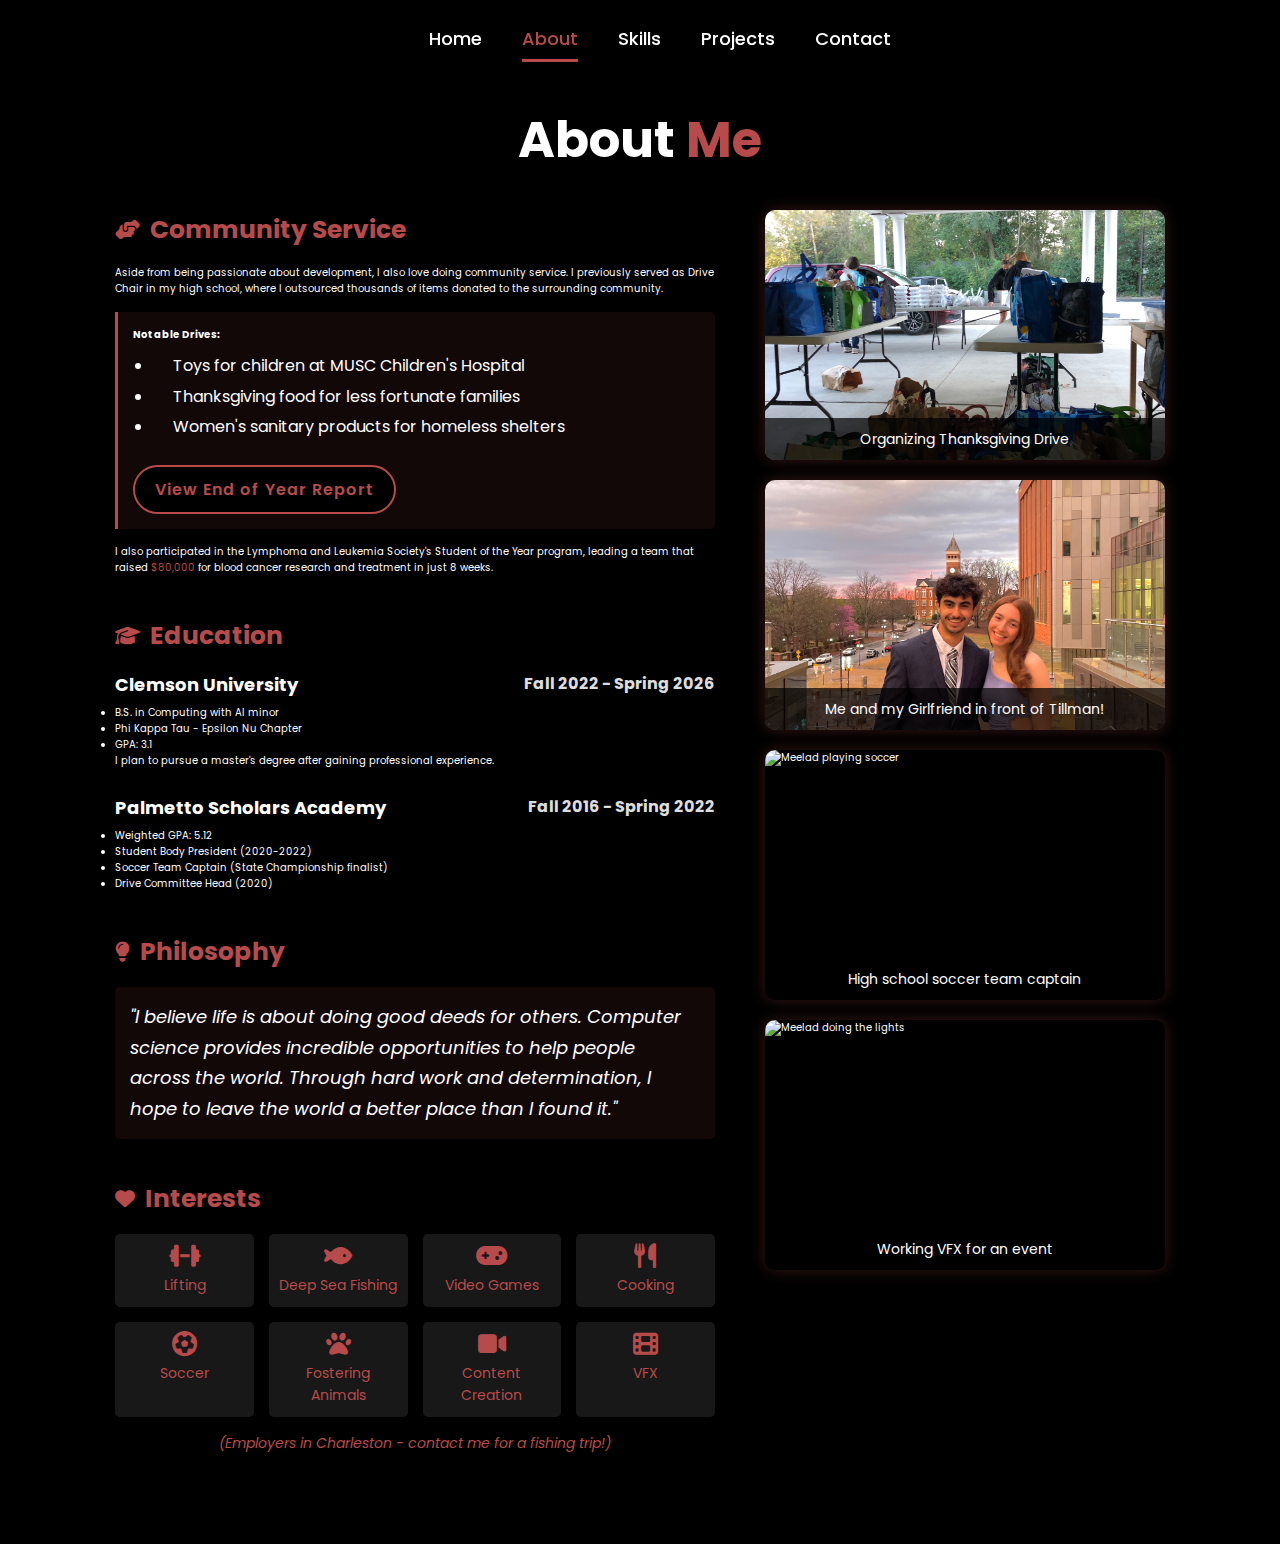
==== pages/about.html @ 7747479c "Reorganization" ====
<!DOCTYPE html>
<html lang="en">
<head>
    <meta charset="UTF-8">
    <meta name="viewport" content="width=device-width, initial-scale=1.0">
    <title>Meelad - About</title>

    <!-- Google Fonts -->
    <link rel="preconnect" href="https://fonts.googleapis.com">
    <link rel="preconnect" href="https://fonts.gstatic.com" crossorigin>
    <link href="https://fonts.googleapis.com/css2?family=Poppins:wght@100;200;300;400;500;600&display=swap" rel="stylesheet">

    <!-- Font Awesome -->
    <link rel="stylesheet" href="https://cdnjs.cloudflare.com/ajax/libs/font-awesome/6.5.2/css/all.min.css">

    <link rel="stylesheet" href="../assets/css/style.css">
</head>
<body>
<header>
    <button id="menu-toggle" class="menu-toggle" aria-label="Toggle navigation">
        <i class="fas fa-bars"></i>
    </button>

    <nav id="main-nav">
        <a href="../index.html" data-section="home">Home</a>
        <a href="about.html" class="active" data-section="about">About</a>
        <a href="skills.html" data-section="skills">Skills</a>
        <a href="projects.html" data-section="projects">Projects</a>
        <a href="contact.html" data-section="contact">Contact</a>
    </nav>
</header>

<section class="content-section about active" id="about">
    <h2 class="section-title">About <span>Me</span></h2>
    <div class="about-content">
        <div class="about-text">
            <div class="about-section">
                <h3><i class="fas fa-hands-helping"></i> Community Service</h3>
                <p>Aside from being passionate about development, I also love doing community service. I previously served as Drive Chair in my high school, where I outsourced thousands of items donated to the surrounding community.</p>

                <div class="highlight-box">
                    <p><strong>Notable Drives:</strong></p>
                    <ul>
                        <li>Toys for children at MUSC Children's Hospital</li>
                        <li>Thanksgiving food for less fortunate families</li>
                        <li>Women's sanitary products for homeless shelters</li>
                    </ul>
                    <a href="#" class="btn btn-small">View End of Year Report</a>
                </div>

                <p>I also participated in the Lymphoma and Leukemia Society's Student of the Year program, leading a team that raised <span class="highlight">$80,000</span> for blood cancer research and treatment in just 8 weeks.</p>
            </div>

            <div class="about-section">
                <h3><i class="fas fa-graduation-cap"></i> Education</h3>
                <div class="education-item">
                    <h4>Clemson University <span class="date">Fall 2022 - Spring 2026</span></h4>
                    <ul>
                        <li>B.S. in Computing with AI minor</li>
                        <li>Phi Kappa Tau - Epsilon Nu Chapter</li>
                        <li>GPA: 3.1</li>
                    </ul>
                    <p>I plan to pursue a master's degree after gaining professional experience.</p>
                </div>

                <div class="education-item">
                    <h4>Palmetto Scholars Academy <span class="date">Fall 2016 - Spring 2022</span></h4>
                    <ul>
                        <li>Weighted GPA: 5.12</li>
                        <li>Student Body President (2020-2022)</li>
                        <li>Soccer Team Captain (State Championship finalist)</li>
                        <li>Drive Committee Head (2020)</li>
                    </ul>
                </div>
            </div>

            <div class="about-section">
                <h3><i class="fas fa-lightbulb"></i> Philosophy</h3>
                <p class="philosophy">"I believe life is about doing good deeds for others. Computer science provides incredible opportunities to help people across the world. Through hard work and determination, I hope to leave the world a better place than I found it."</p>
            </div>

            <div class="about-section">
                <h3><i class="fas fa-heart"></i> Interests</h3>
                <div class="interests-grid">
                    <div class="interest-item">
                        <i class="fas fa-dumbbell"></i>
                        <span>Lifting</span>
                    </div>
                    <div class="interest-item">
                        <i class="fas fa-fish"></i>
                        <span>Deep Sea Fishing</span>
                    </div>
                    <div class="interest-item">
                        <i class="fas fa-gamepad"></i>
                        <span>Video Games</span>
                    </div>
                    <div class="interest-item">
                        <i class="fas fa-utensils"></i>
                        <span>Cooking</span>
                    </div>
                    <div class="interest-item">
                        <i class="fas fa-futbol"></i>
                        <span>Soccer</span>
                    </div>
                    <div class="interest-item">
                        <i class="fas fa-paw"></i>
                        <span>Fostering Animals</span>
                    </div>
                    <div class="interest-item">
                        <i class="fas fa-video"></i>
                        <span>Content Creation</span>
                    </div>
                    <div class="interest-item">
                        <i class="fas fa-film"></i>
                        <span>VFX</span>
                    </div>
                </div>
                <p class="fishing-note">(Employers in Charleston - contact me for a fishing trip!)</p>
            </div>
        </div>

        <div class="about-gallery">
            <div class="gallery-item">
                <img src="../assets/images/Drive.jpg" alt="Meelad volunteering at community event">
                <p class="caption">Organizing Thanksgiving Drive</p>
            </div>
            <div class="gallery-item">
                <img src="../assets/images/Clemson.jpg" alt="Meelad at Clemson University">
                <p class="caption">Me and my Girlfriend in front of Tillman!</p>
            </div>
            <div class="gallery-item">
                <img src="Soccer.jpg" alt="Meelad playing soccer">
                <p class="caption">High school soccer team captain</p>
            </div>
            <div class="gallery-item">
                <img src="Lights.jpg" alt="Meelad doing the lights">
                <p class="caption">Working VFX for an event</p>
            </div>
        </div>
    </div>
</section>

<script src="../assets/js/script.js"></script>
</body>
</html>
---- assets/css/style.css ----
/* Universal Reset */
* {
    margin: 0;
    padding: 0;
    box-sizing: border-box;
    text-decoration: none;
    border: none;
    outline: none;
    scroll-behavior: smooth;
    font-family: 'Poppins', sans-serif;
}

/* Set font size for html */
html {
    font-size: 62.5%; /* 1rem = 10px */
    overflow-x: hidden;
}

/* Body styling */
body {
    width: 100%;
    min-height: 100vh;
    background-color: #000;
    color: #fff;
    line-height: 1.6;
}

/* Header styling */
header {
    position: fixed;
    top: 0;
    left: 0;
    width: 100%;
    padding: 2rem 9%;
    background-color: rgba(0, 0, 0, 0.8);
    display: flex;
    justify-content: space-between;
    align-items: center;
    z-index: 100;
    backdrop-filter: blur(10px);
}

/* Menu Toggle Button - Hidden by default */
.menu-toggle {
    display: none;
    background: transparent;
    color: white;
    font-size: 2.5rem;
    cursor: pointer;
    z-index: 101;
    position: absolute;
    right: 2rem;
}

/* Navigation links styling */
nav {
    display: flex;
    justify-content: center;
    align-items: center;
    flex-grow: 1;
}

nav a {
    font-size: 1.8rem;
    color: white;
    margin-left: 4rem;
    font-weight: 500;
    transition: 0.3s ease;
    border-bottom: 3px solid transparent;
    padding: 0.5rem 0;
}

/* Hover effect and active state */
nav a:hover,
nav a.active {
    color: #b74b4b;
    border-bottom: 3px solid #b74b4b;
}

/* Section Styling */
.content-section {
    min-height: 100vh;
    padding: 10rem 9% 5rem;
    display: none;
    align-items: center;
}

.content-section.active {
    display: flex;
    flex-direction: column;
}

/* Section Title Styling */
.section-title {
    font-size: 5rem;
    margin-bottom: 3rem;
    text-align: center;
}

.section-title span {
    color: #b74b4b;
}

/* Home Section Styling */
.home {
    justify-content: center;
    gap: 8rem;
    background-color: #000;
}

.home-content {
    max-width: 60rem;
}

.home .home-content h1 {
    font-size: 6rem;
    font-weight: 700;
    line-height: 1.2;
    margin-bottom: 1.5rem;
}

span {
    color: #b74b4b;
}

.home-content h3 {
    font-size: 4rem;
    margin-bottom: 1rem;
    font-weight: 700;
}

.home-content p {
    font-size: 1.8rem;
    margin-bottom: 3rem;
    color: #ddd;
}

/* Profile Image Styling */
.home-img {
    width: 35vw;
    display: flex;
    justify-content: center;
    align-items: center;
}

.home-img img {
    width: 100%;
    max-width: 400px;
    border-radius: 50%;
    border: 0.5rem solid #b74b4b;
    box-shadow: 0 0 3rem #b74b4b;
    cursor: pointer;
    transition: 0.4s ease;
}

.home-img img:hover {
    transform: scale(1.05);
    box-shadow: 0 0 5rem #b74b4b;
}

/* Social Icon Styling */
.social-icons {
    margin: 2.5rem 0;
    display: flex;
}

.social-icons a {
    display: inline-flex;
    justify-content: center;
    align-items: center;
    width: 4.5rem;
    height: 4.5rem;
    background-color: transparent;
    border: 0.2rem solid #b74b4b;
    font-size: 2.5rem;
    border-radius: 50%;
    margin-right: 1.5rem;
    transition: 0.3s ease;
    color: #b74b4b;
}

.social-icons a:hover {
    color: #000;
    transform: scale(1.1) translateY(-5px);
    background-color: #b74b4b;
    box-shadow: 0 0 2rem #b74b4b;
}

/* Button Styling */
.btn {
    display: inline-block;
    padding: 1.5rem 3.2rem;
    background-color: #000;
    border-radius: 4rem;
    font-size: 1.8rem;
    color: #b74b4b;
    letter-spacing: 0.1rem;
    font-weight: 600;
    border: 0.2rem solid #b74b4b;
    transition: 0.3s ease;
    cursor: pointer;
    margin-top: 1rem;
}

.btn:hover {
    transform: scale(1.03);
    background-color: #b74b4b;
    color: #000;
    box-shadow: 0 0 2rem #b74b4b;
}

.btn-small {
    padding: 1rem 2rem;
    font-size: 1.6rem;
}

/* Typing Text Animation */
.typing-text {
    font-size: 3.4rem;
    font-weight: 600;
    margin-bottom: 2rem;
    min-height: 6rem;
}

.typing-text span {
    position: relative;
}

.typing-text span::before {
    content: "Software Developer";
    color: #b74b4b;
    animation: words 20s infinite;
}

.typing-text span::after {
    content: "";
    background-color: #000;
    position: absolute;
    width: calc(100% + 8px);
    height: 100%;
    border-left: 3px solid #b74b4b;
    right: -8px;
    animation: cursor 0.8s infinite, typing 20s steps(15) infinite;
}

/* Cursor Animation */
@keyframes cursor {
    to {
        border-left: 3px solid transparent;
    }
}

/* Words Animation */
@keyframes words {
    0%, 20% {
        content: "Web Developer";
    }
    21%, 40% {
        content: "Full-stack Engineer";
    }
    41%, 60% {
        content: "UI/UX Designer";
    }
    61%, 80% {
        content: "Problem Solver";
    }
    81%, 100% {
        content: "Software Developer";
    }
}

@keyframes typing {
    10%, 15%, 30%, 35%, 50%, 55%, 70%, 75%, 90%, 95% {
        width: 0;
    }
    5%, 20%, 25%, 40%, 45%, 60%, 65%, 80%, 85% {
        width: calc(100% + 8px);
    }
}

/* About Page Styles */
.about-content {
    display: flex;
    justify-content: space-between;
    gap: 5rem;
    width: 100%;
}

.about-text {
    flex: 1;
    max-width: 60rem;
}

.about-section {
    margin-bottom: 4rem;
}

.about-section h3 {
    font-size: 2.5rem;
    margin-bottom: 1.5rem;
    color: #b74b4b;
    display: flex;
    align-items: center;
    gap: 1rem;
}

.about-section h3 i {
    font-size: 2rem;
}

.highlight-box {
    background-color: rgba(183, 75, 75, 0.1);
    border-left: 3px solid #b74b4b;
    padding: 1.5rem;
    margin: 1.5rem 0;
    border-radius: 0 0.5rem 0.5rem 0;
}

.highlight-box ul {
    margin: 1rem 0 1.5rem 2rem;
}

.highlight-box li {
    font-size: 1.6rem;
    margin-bottom: 0.5rem;
    position: relative;
    padding-left: 2rem;
}

.highlight-box li::before {
    content: "";
    position: absolute;
    left: 0;
    color: #b74b4b;
    font-size: 2rem;
}

.education-item {
    margin-bottom: 2.5rem;
}

.education-item h4 {
    font-size: 1.8rem;
    margin-bottom: 0.5rem;
    display: flex;
    justify-content: space-between;
}

.date {
    font-size: 1.6rem;
    color: #ddd;
}

.philosophy {
    font-style: italic;
    font-size: 1.8rem;
    line-height: 1.7;
    padding: 1.5rem;
    background-color: rgba(183, 75, 75, 0.1);
    border-radius: 0.5rem;
}

.interests-grid {
    display: grid;
    grid-template-columns: repeat(auto-fill, minmax(120px, 1fr));
    gap: 1.5rem;
    margin: 1.5rem 0;
}

.interest-item {
    display: flex;
    flex-direction: column;
    align-items: center;
    gap: 0.5rem;
    padding: 1rem;
    background-color: rgba(30, 30, 30, 0.8);
    border-radius: 0.5rem;
    transition: transform 0.3s ease;
}

.interest-item:hover {
    transform: translateY(-5px);
    background-color: rgba(183, 75, 75, 0.2);
}

.interest-item i {
    font-size: 2.5rem;
    color: #b74b4b;
}

.interest-item span {
    font-size: 1.4rem;
    text-align: center;
}

.fishing-note {
    font-size: 1.4rem;
    font-style: italic;
    text-align: center;
    color: #b74b4b;
    margin-top: 1rem;
}

/* Gallery Styles */
.about-gallery {
    display: flex;
    flex-direction: column;
    gap: 2rem;
    width: 100%;
    max-width: 400px;
}

.gallery-item {
    position: relative;
    border-radius: 1rem;
    overflow: hidden;
    box-shadow: 0 0 1.5rem rgba(183, 75, 75, 0.3);
    transition: transform 0.3s ease;
}

.gallery-item:hover {
    transform: scale(1.03);
}

.gallery-item img {
    width: 100%;
    height: 250px;
    object-fit: cover;
    display: block;
}

.caption {
    position: absolute;
    bottom: 0;
    left: 0;
    right: 0;
    background-color: rgba(0, 0, 0, 0.7);
    color: white;
    padding: 1rem;
    font-size: 1.4rem;
    text-align: center;
}

/* Skills Page Styles */
.skills-intro {
    text-align: center;
    max-width: 800px;
    margin: 0 auto 4rem;
    font-size: 1.8rem;
    color: #ddd;
}

.skills-container {
    display: grid;
    grid-template-columns: repeat(auto-fit, minmax(350px, 1fr));
    gap: 3rem;
    width: 100%;
}

.skill-category {
    background-color: rgba(30, 30, 30, 0.8);
    padding: 3rem;
    border-radius: 1rem;
    border-left: 0.5rem solid #b74b4b;
    transition: transform 0.3s ease;
}

.skill-category:hover {
    transform: translateY(-10px);
    box-shadow: 0 10px 20px rgba(183, 75, 75, 0.1);
}

.category-header {
    display: flex;
    align-items: center;
    gap: 1rem;
    margin-bottom: 2rem;
    padding-bottom: 1rem;
    border-bottom: 2px solid rgba(183, 75, 75, 0.3);
}

.category-header i {
    font-size: 2.5rem;
    color: #b74b4b;
}

.category-header h3 {
    font-size: 2.5rem;
    margin: 0;
    color: #b74b4b;
}

.skills-grid {
    display: grid;
    gap: 1.5rem;
}

.skill-item {
    background-color: rgba(40, 40, 40, 0.8);
    padding: 1.5rem;
    border-radius: 0.5rem;
    transition: all 0.3s ease;
}

.skill-item:hover {
    transform: translateY(-5px);
    box-shadow: 0 5px 15px rgba(183, 75, 75, 0.2);
}

.skill-info {
    display: flex;
    justify-content: space-between;
    margin-bottom: 0.8rem;
}

.skill-name {
    font-size: 1.6rem;
    font-weight: 500;
}

.skill-percent {
    font-size: 1.4rem;
    color: #b74b4b;
    font-weight: 600;
}

.skill-bar {
    height: 8px;
    background-color: rgba(255, 255, 255, 0.1);
    border-radius: 4px;
    overflow: hidden;
}

.skill-progress {
    height: 100%;
    background-color: #b74b4b;
    border-radius: 4px;
    width: 0;
    transition: width 1.5s ease-in-out;
}

.skills-footer {
    text-align: center;
    margin-top: 4rem;
    font-size: 1.8rem;
    padding: 2rem;
    background-color: rgba(183, 75, 75, 0.1);
    border-radius: 0.5rem;
}

.skills-footer span {
    color: #b74b4b;
    font-weight: 600;
}

/* Projects Page Styles */
.projects-grid {
    display: grid;
    grid-template-columns: repeat(auto-fit, minmax(350px, 1fr));
    gap: 3rem;
    width: 100%;
}

.project-card {
    background-color: rgba(30, 30, 30, 0.8);
    border-radius: 1rem;
    overflow: hidden;
    transition: transform 0.3s ease;
    border: 1px solid rgba(183, 75, 75, 0.2);
}

.project-card:hover {
    transform: translateY(-10px);
    box-shadow: 0 10px 20px rgba(183, 75, 75, 0.2);
    border-color: rgba(183, 75, 75, 0.5);
}

.project-card img {
    width: 100%;
    height: 200px;
    object-fit: cover;
    transition: transform 0.5s ease;
}

.project-card:hover img {
    transform: scale(1.05);
}

.project-card h3 {
    font-size: 2.2rem;
    margin: 2rem 2rem 1rem;
    color: #b74b4b;
}

.project-card p {
    font-size: 1.6rem;
    margin: 0 2rem 2rem;
    color: #ddd;
}

.project-card .btn {
    display: block;
    margin: 0 2rem 2rem;
    text-align: center;
}

/* Contact Page Styles */
.contact-subtitle {
    text-align: center;
    font-size: 1.8rem;
    color: #ddd;
    margin-bottom: 4rem;
    max-width: 700px;
    margin-left: auto;
    margin-right: auto;
}

.contact-container {
    display: flex;
    justify-content: space-between;
    gap: 5rem;
    width: 100%;
}

.contact-info {
    flex: 1;
    background-color: rgba(30, 30, 30, 0.8);
    padding: 3rem;
    border-radius: 1rem;
    border-left: 0.5rem solid #b74b4b;
}

.contact-info h3 {
    font-size: 2.2rem;
    margin-bottom: 2rem;
    color: #b74b4b;
    display: flex;
    align-items: center;
    gap: 1rem;
}

.contact-method {
    display: flex;
    gap: 1.5rem;
    margin-bottom: 2rem;
    align-items: center;
}

.contact-icon {
    width: 50px;
    height: 50px;
    background-color: rgba(183, 75, 75, 0.1);
    border-radius: 50%;
    display: flex;
    align-items: center;
    justify-content: center;
    font-size: 1.8rem;
    color: #b74b4b;
}

.contact-details h4 {
    font-size: 1.6rem;
    margin-bottom: 0.5rem;
    color: #fff;
}

.contact-details a,
.contact-details p {
    font-size: 1.5rem;
    color: #ddd;
    transition: color 0.3s ease;
}

.contact-details a:hover {
    color: #b74b4b;
}

.social-section {
    margin-top: 3rem;
    padding-top: 2rem;
    border-top: 1px solid rgba(255, 255, 255, 0.1);
}

.social-icons {
    display: flex;
    gap: 1.5rem;
    margin-top: 1.5rem;
}

.social-icon {
    width: 45px;
    height: 45px;
    background-color: rgba(183, 75, 75, 0.1);
    border-radius: 50%;
    display: flex;
    align-items: center;
    justify-content: center;
    font-size: 1.6rem;
    color: #b74b4b;
    transition: all 0.3s ease;
}

.social-icon:hover {
    background-color: #b74b4b;
    color: #000;
    transform: translateY(-5px);
}

.contact-form {
    flex: 1;
    background-color: rgba(30, 30, 30, 0.8);
    padding: 3rem;
    border-radius: 1rem;
    border-left: 0.5rem solid #b74b4b;
}

.contact-form h3 {
    font-size: 2.2rem;
    margin-bottom: 2rem;
    color: #b74b4b;
    display: flex;
    align-items: center;
    gap: 1rem;
}

.form-group {
    margin-bottom: 1.8rem;
}

.form-group label {
    display: block;
    font-size: 1.5rem;
    margin-bottom: 0.8rem;
    color: #ddd;
}

.contact-form input,
.contact-form textarea {
    width: 100%;
    padding: 1.5rem;
    font-size: 1.6rem;
    background-color: rgba(20, 20, 20, 0.8);
    color: white;
    border-radius: 0.5rem;
    border: 1px solid #444;
    transition: all 0.3s ease;
}

.contact-form input:focus,
.contact-form textarea:focus {
    border-color: #b74b4b;
    box-shadow: 0 0 0 2px rgba(183, 75, 75, 0.3);
    outline: none;
}

.contact-form textarea {
    height: 15rem;
    resize: vertical;
    min-height: 10rem;
}

.btn-submit {
    width: 100%;
    display: flex;
    align-items: center;
    justify-content: center;
    gap: 1rem;
    padding: 1.5rem;
    margin-top: 1rem;
}

.btn-submit i {
    font-size: 1.6rem;
}

/* Responsive Design */
@media(max-width: 1200px) {
    html {
        font-size: 55%;
    }

    .home {
        gap: 5rem;
    }
}

@media(max-width: 995px) {
    .menu-toggle {
        display: block;
    }

    nav {
        position: fixed;
        top: 0;
        right: -100%;
        width: 40%;
        height: 100vh;
        padding: 10rem 3rem;
        background-color: rgba(22, 22, 22, 0.9);
        backdrop-filter: blur(10px);
        border-left: 0.3rem solid #b74b4b;
        flex-direction: column;
        transition: 0.5s ease;
    }

    nav.active {
        right: 0;
    }

    nav a {
        display: block;
        font-size: 2.2rem;
        margin: 2rem 0;
        text-align: center;
    }

    .home {
        flex-direction: column-reverse;
        text-align: center;
        gap: 3rem;
    }

    .home-img {
        width: 70vw;
        margin-top: 4rem;
    }

    .home-content h1 {
        font-size: 5rem;
    }

    .home-content h3 {
        font-size: 3rem;
    }

    .social-icons {
        justify-content: center;
    }

    .about-content {
        flex-direction: column;
    }

    .about-gallery {
        flex-direction: row;
        flex-wrap: wrap;
        justify-content: center;
        max-width: 100%;
        margin-top: 3rem;
    }

    .gallery-item {
        width: calc(50% - 1rem);
    }

    .contact-container {
        flex-direction: column;
    }

    .contact-info .social-icons {
        justify-content: center;
    }

    .contact-form button {
        align-self: center;
    }

    .skills-container {
        grid-template-columns: 1fr;
    }
}

@media(max-width: 768px) {
    nav {
        width: 60%;
    }

    .home-img {
        width: 80vw;
    }

    .section-title {
        font-size: 4rem;
    }

    .gallery-item {
        width: 100%;
    }

    .interests-grid {
        grid-template-columns: repeat(auto-fill, minmax(100px, 1fr));
    }

    .skills-grid {
        grid-template-columns: 1fr;
    }
}

@media(max-width: 480px) {
    html {
        font-size: 50%;
    }

    nav {
        width: 80%;
    }

    .home-content h1 {
        font-size: 4.5rem;
    }

    .typing-text {
        font-size: 2.8rem;
    }

    .category-header h3 {
        font-size: 2.2rem;
    }

    .skill-name {
        font-size: 1.5rem;
    }

    .skill-percent {
        font-size: 1.3rem;
    }

    .contact-method {
        flex-direction: column;
        align-items: flex-start;
        gap: 1rem;
    }

    .contact-form h3,
    .contact-info h3 {
        font-size: 2rem;
    }

    .contact-subtitle {
        font-size: 1.6rem;
    }
}

/* Animation for skill bars when they come into view */
@keyframes fillBar {
    from { width: 0; }
    to { width: var(--skill-level); }
}

/* Loading spinner animation */
.fa-spinner {
    animation: spin 1s linear infinite;
    color: #b74b4b;
}

@keyframes spin {
    0% { transform: rotate(0deg); }
    100% { transform: rotate(360deg); }
}

/* Button Loading State */
button[type="submit"] {
    position: relative;
    transition: all 0.3s ease;
}

.loading-icon {
    position: absolute;
    top: 50%;
    left: 50%;
    transform: translate(-50%, -50%);
    display: none;
}

button[type="submit"].loading .btn-text {
    visibility: hidden;
}

button[type="submit"].loading .loading-icon {
    display: block;
}

/* Form Status Messages */
.form-status {
    margin-top: 1.5rem;
    padding: 1rem;
    border-radius: 0.5rem;
    font-size: 1.6rem;
    text-align: center;
    transition: all 0.3s ease;
    opacity: 0;
    height: 0;
    overflow: hidden;
}

.form-status.show {
    opacity: 1;
    height: auto;
    padding: 1rem;
    margin-top: 1.5rem;
}

.form-status.success {
    background-color: rgba(76, 175, 80, 0.1);
    border: 1px solid rgba(76, 175, 80, 0.3);
    color: #4CAF50;
}

.form-status.error {
    background-color: rgba(244, 67, 54, 0.1);
    border: 1px solid rgba(244, 67, 54, 0.3);
    color: #F44336;
}

/* Enhanced Form Inputs */
.contact-form input,
.contact-form textarea {
    transition: all 0.3s ease;
    background-color: rgba(20, 20, 20, 0.8);
    border: 1px solid #444;
    color: #fff;
    padding: 1.5rem;
    border-radius: 0.5rem;
    font-size: 1.6rem;
    width: 100%;
    margin-bottom: 1.5rem;
}

.contact-form input:focus,
.contact-form textarea:focus {
    border-color: #b74b4b;
    box-shadow: 0 0 0 2px rgba(183, 75, 75, 0.3);
    outline: none;
}

.contact-form textarea {
    min-height: 15rem;
    resize: vertical;
}

/* Submit Button Styles */
.btn-submit {
    display: inline-flex;
    align-items: center;
    justify-content: center;
    gap: 1rem;
    padding: 1.5rem 3rem;
    background-color: #000;
    color: #b74b4b;
    border: 2px solid #b74b4b;
    border-radius: 4rem;
    font-size: 1.8rem;
    font-weight: 600;
    cursor: pointer;
    transition: all 0.3s ease;
    position: relative;
    overflow: hidden;
    width: 100%;
}

.btn-submit:hover {
    background-color: #b74b4b;
    color: #000;
    transform: translateY(-3px);
    box-shadow: 0 5px 15px rgba(183, 75, 75, 0.4);
}

.btn-submit:disabled {
    opacity: 0.7;
    cursor: not-allowed;
    transform: none;
    box-shadow: none;
}

/* Responsive Adjustments */
@media (max-width: 768px) {
    .contact-form input,
    .contact-form textarea {
        padding: 1.2rem;
    }

    .btn-submit {
        padding: 1.2rem 2rem;
        font-size: 1.6rem;
    }

    .form-status {
        font-size: 1.4rem;
    }
}
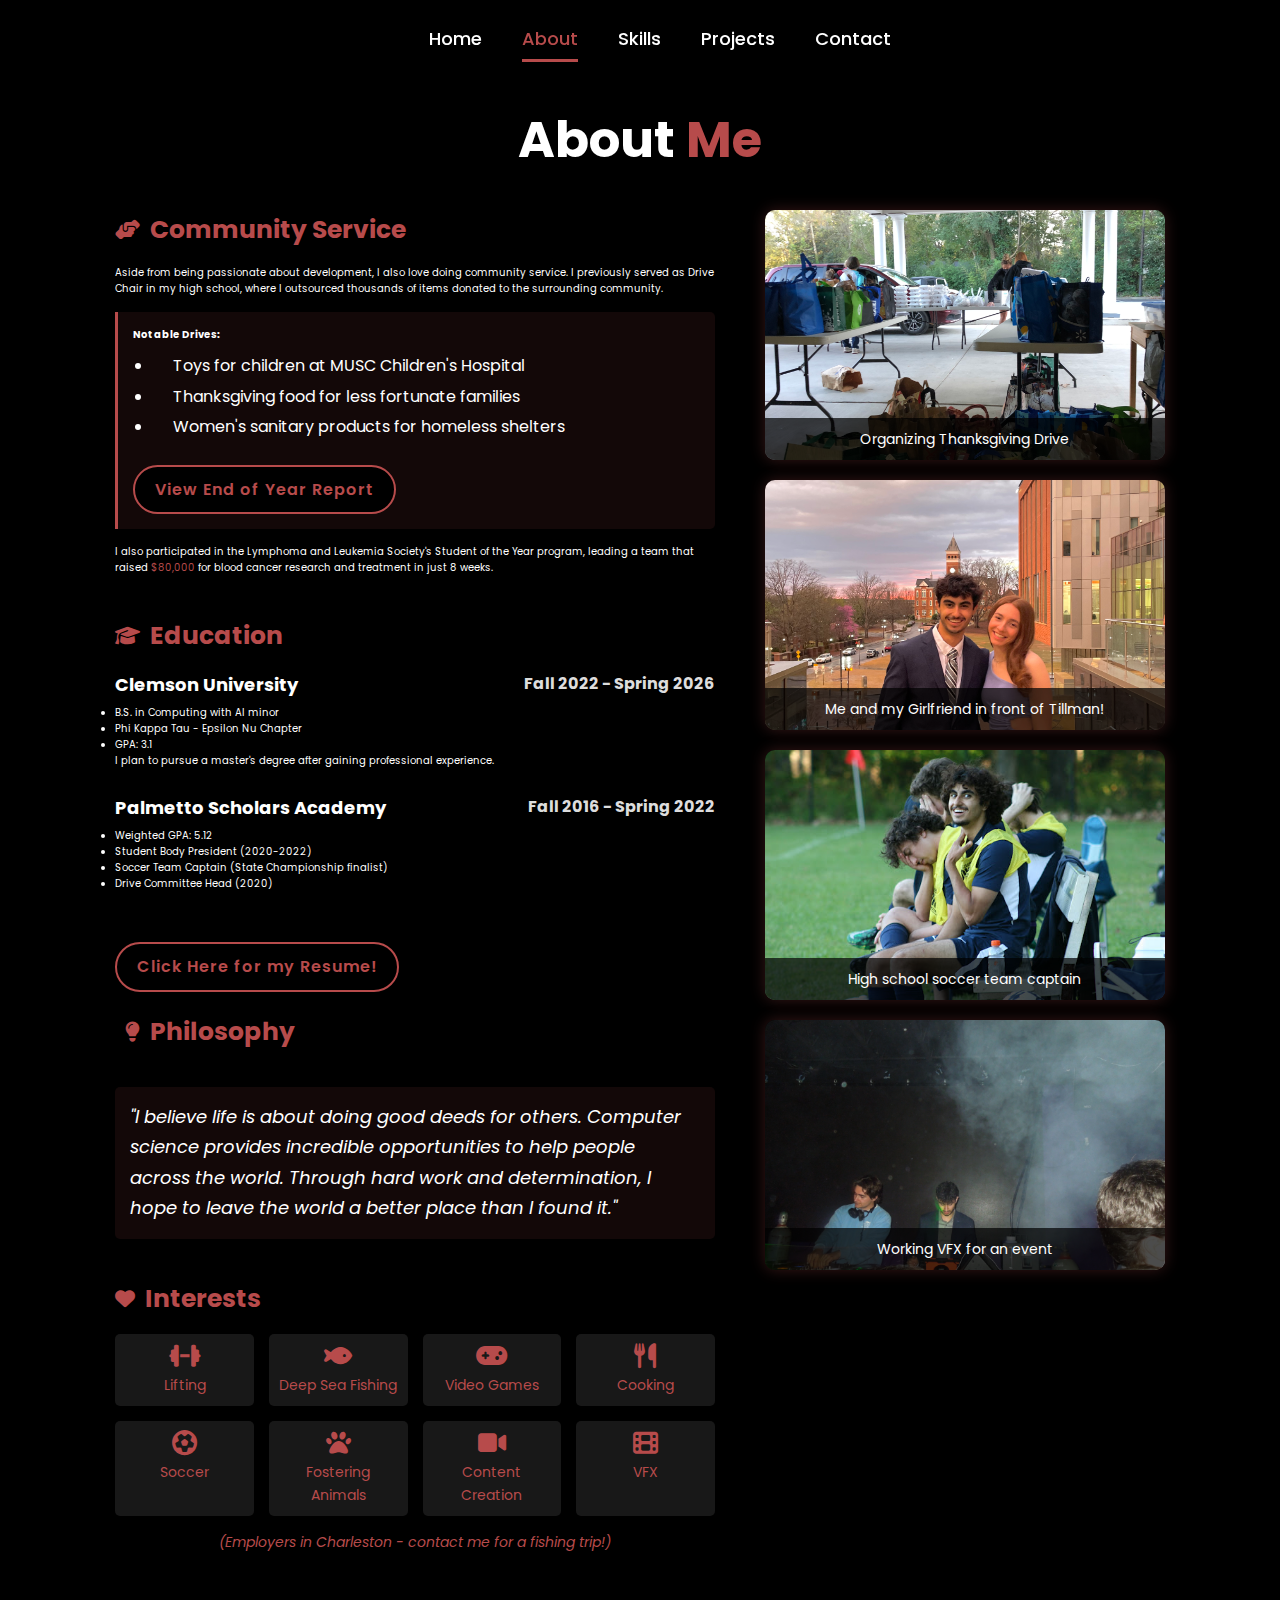
==== commit 993e4081: "Fixed images, added presentation to button as well as a resume button" ====
--- a/pages/about.html
+++ b/pages/about.html
@@ -45,7 +45,7 @@
                         <li>Thanksgiving food for less fortunate families</li>
                         <li>Women's sanitary products for homeless shelters</li>
                     </ul>
-                    <a href="#" class="btn btn-small">View End of Year Report</a>
+                    <a href="https://docs.google.com/presentation/d/1DzWOSITsmOCogEZzlBje50teN_LUFV9MVvliDjsTVWk/edit?slide=id.p#slide=id.p" target="_blank" class="btn btn-small">View End of Year Report</a>
                 </div>
 
                 <p>I also participated in the Lymphoma and Leukemia Society's Student of the Year program, leading a team that raised <span class="highlight">$80,000</span> for blood cancer research and treatment in just 8 weeks.</p>
@@ -73,9 +73,10 @@
                     </ul>
                 </div>
             </div>
+                <a href="https://docs.google.com/document/d/1UkHA1bRVXrWOSeB0v8HuFMrc7Y1YjaWx/edit?usp=sharing&ouid=114430799450490931044&rtpof=true&sd=true" target="_blank" class="btn btn-small">Click Here for my Resume!</a>
 
             <div class="about-section">
-                <h3><i class="fas fa-lightbulb"></i> Philosophy</h3>
+                <h3><br><br><i class="fas fa-lightbulb"></i> Philosophy</h3>
                 <p class="philosophy">"I believe life is about doing good deeds for others. Computer science provides incredible opportunities to help people across the world. Through hard work and determination, I hope to leave the world a better place than I found it."</p>
             </div>
 
@@ -129,11 +130,11 @@
                 <p class="caption">Me and my Girlfriend in front of Tillman!</p>
             </div>
             <div class="gallery-item">
-                <img src="Soccer.jpg" alt="Meelad playing soccer">
+                <img src="../assets/images/Soccer.JPG" alt="Meelad playing soccer">
                 <p class="caption">High school soccer team captain</p>
             </div>
             <div class="gallery-item">
-                <img src="Lights.jpg" alt="Meelad doing the lights">
+                <img src="../assets/images/Lights.JPG" alt="Meelad doing the lights">
                 <p class="caption">Working VFX for an event</p>
             </div>
         </div>
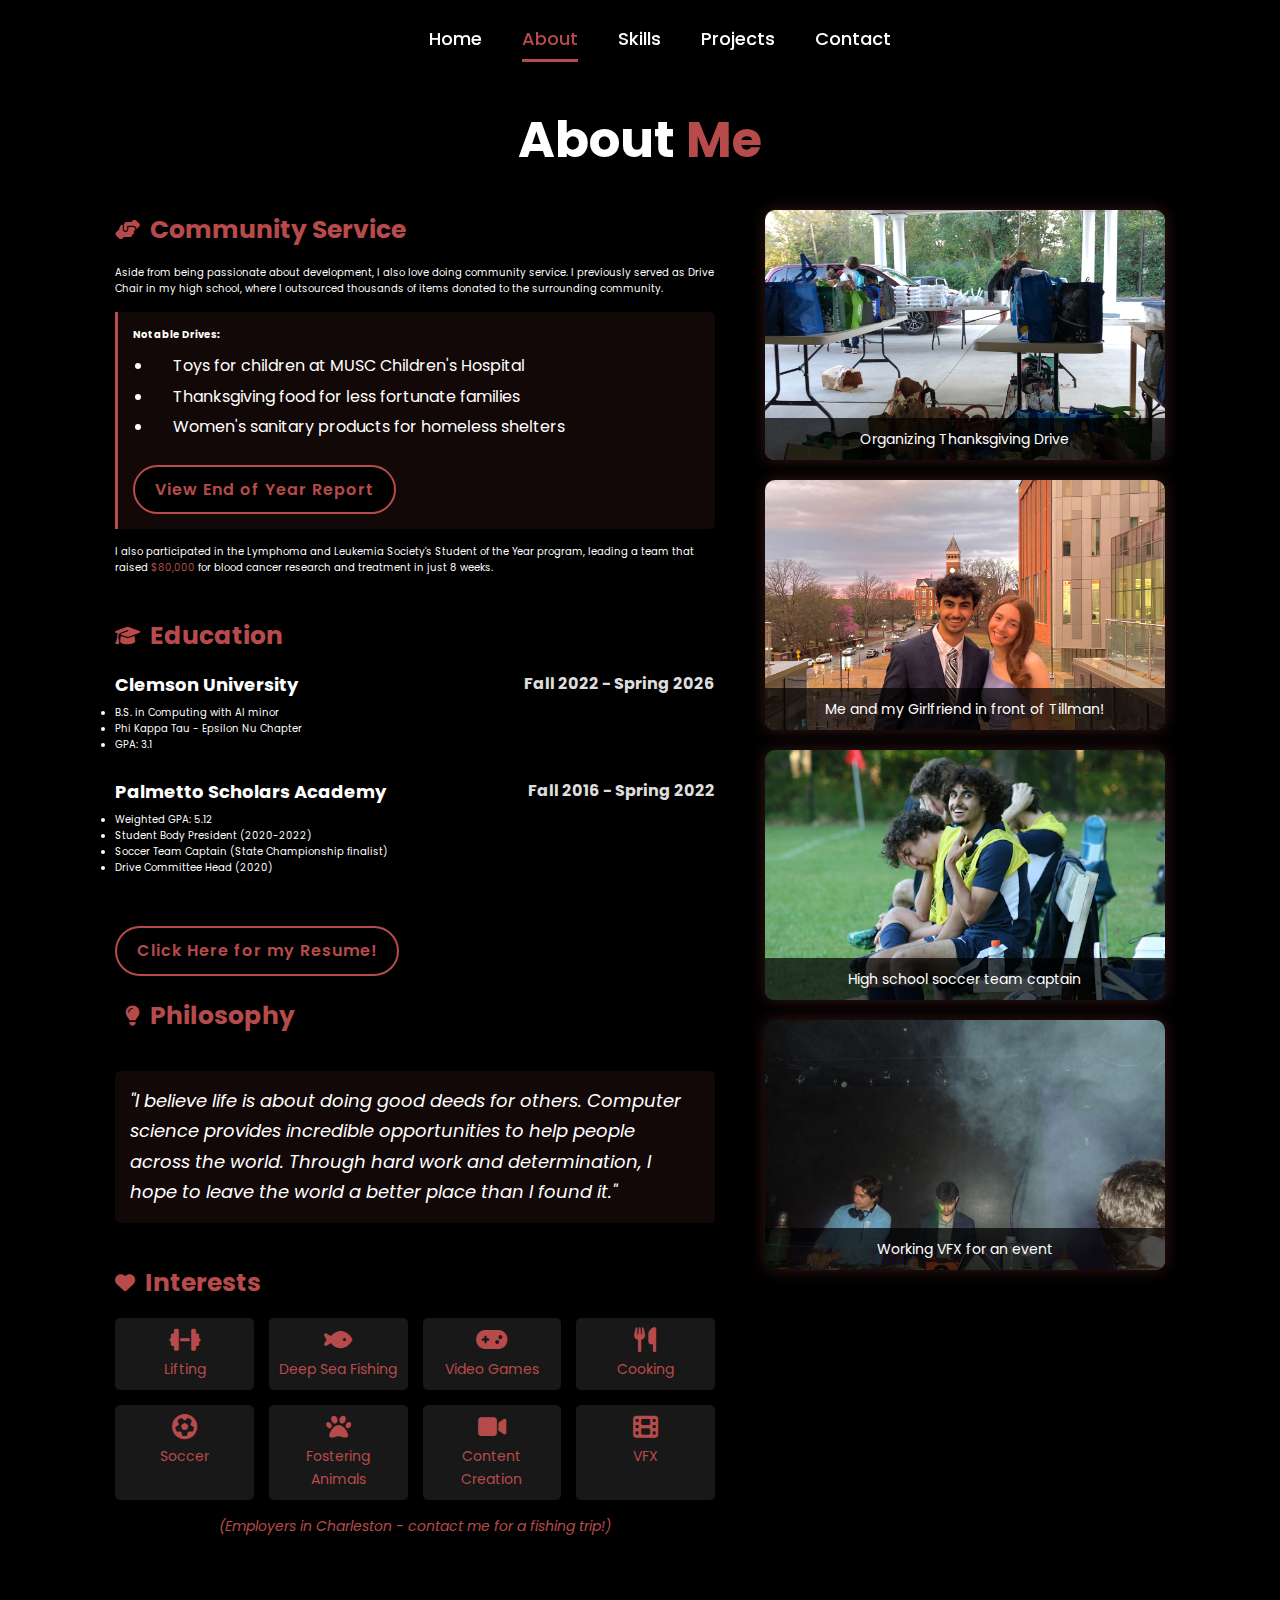
==== commit f0f5bf05: "Fixed images, added presentation to button as well as a resume button" ====
--- a/pages/about.html
+++ b/pages/about.html
@@ -60,7 +60,7 @@
                         <li>Phi Kappa Tau - Epsilon Nu Chapter</li>
                         <li>GPA: 3.1</li>
                     </ul>
-                    <p>I plan to pursue a master's degree after gaining professional experience.</p>
+
                 </div>
 
                 <div class="education-item">
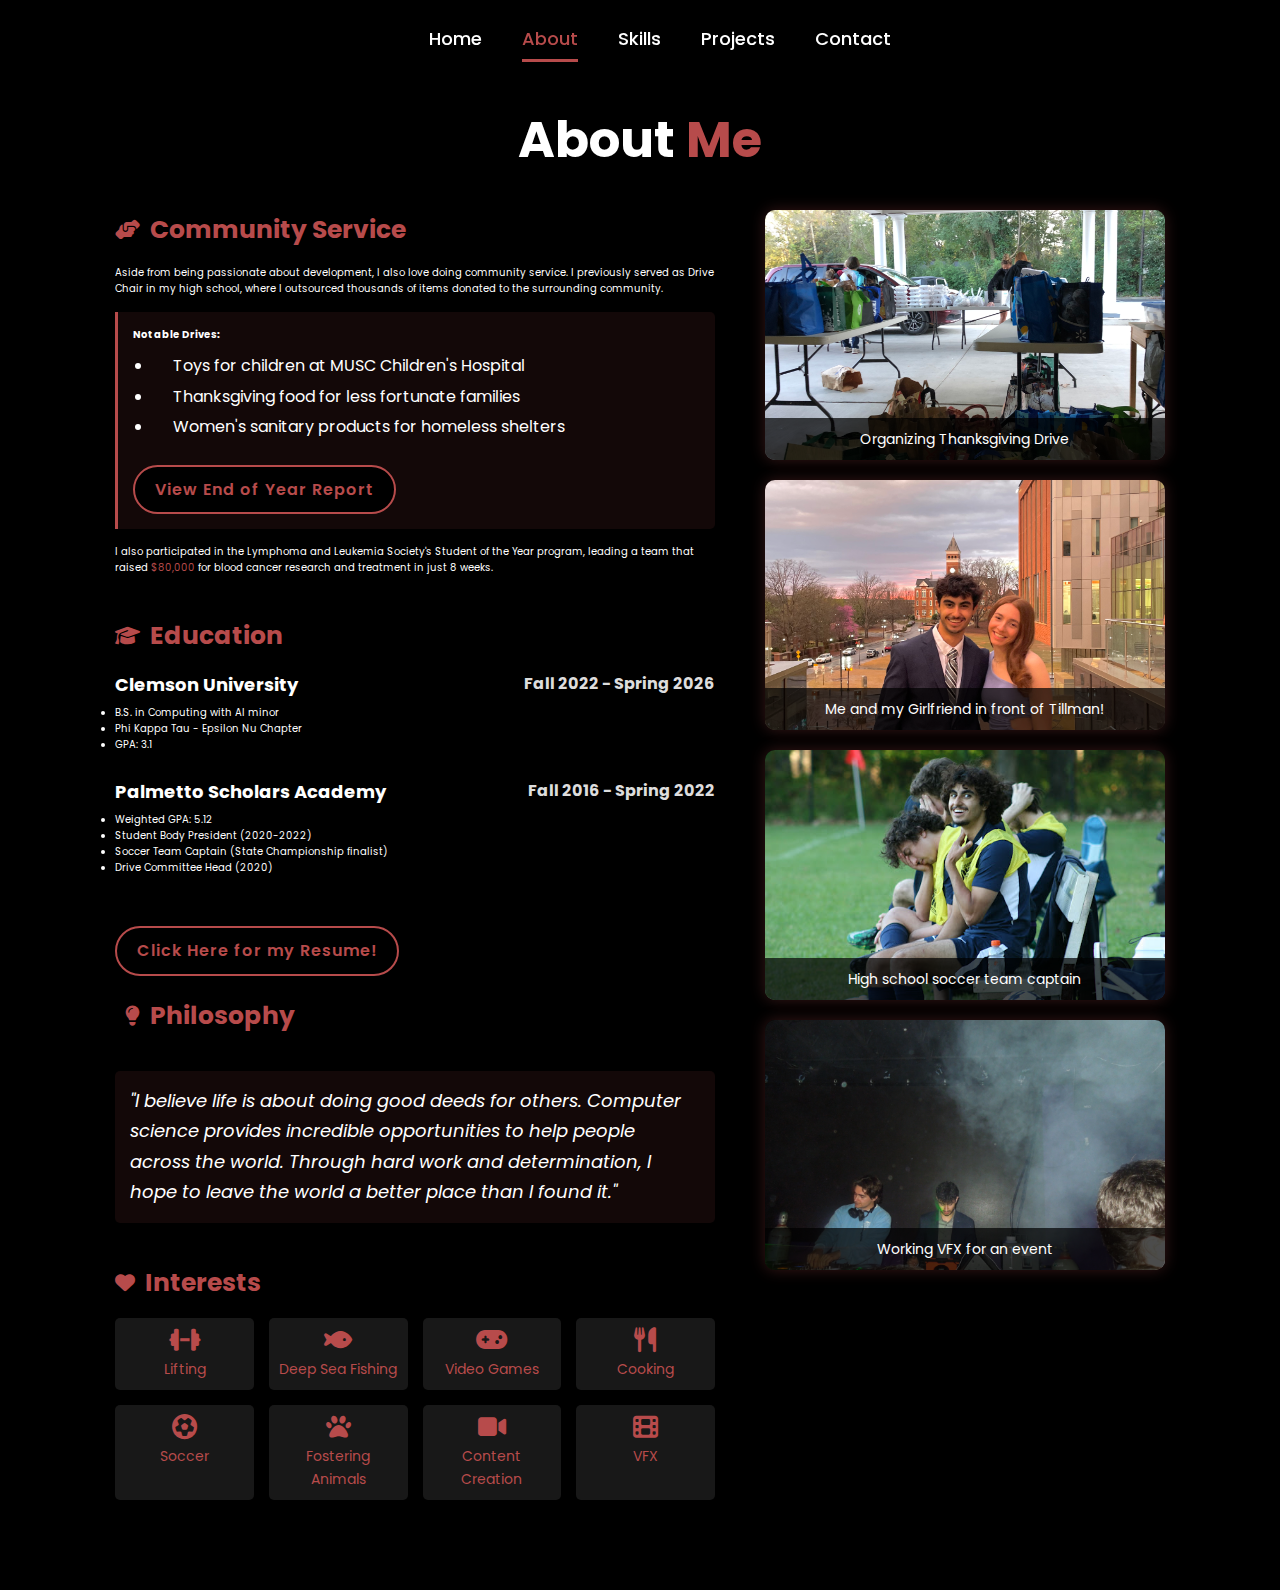
==== commit 0a7bcca0: "Minor changes" ====
--- a/pages/about.html
+++ b/pages/about.html
@@ -116,7 +116,6 @@
                         <span>VFX</span>
                     </div>
                 </div>
-                <p class="fishing-note">(Employers in Charleston - contact me for a fishing trip!)</p>
             </div>
         </div>
 
